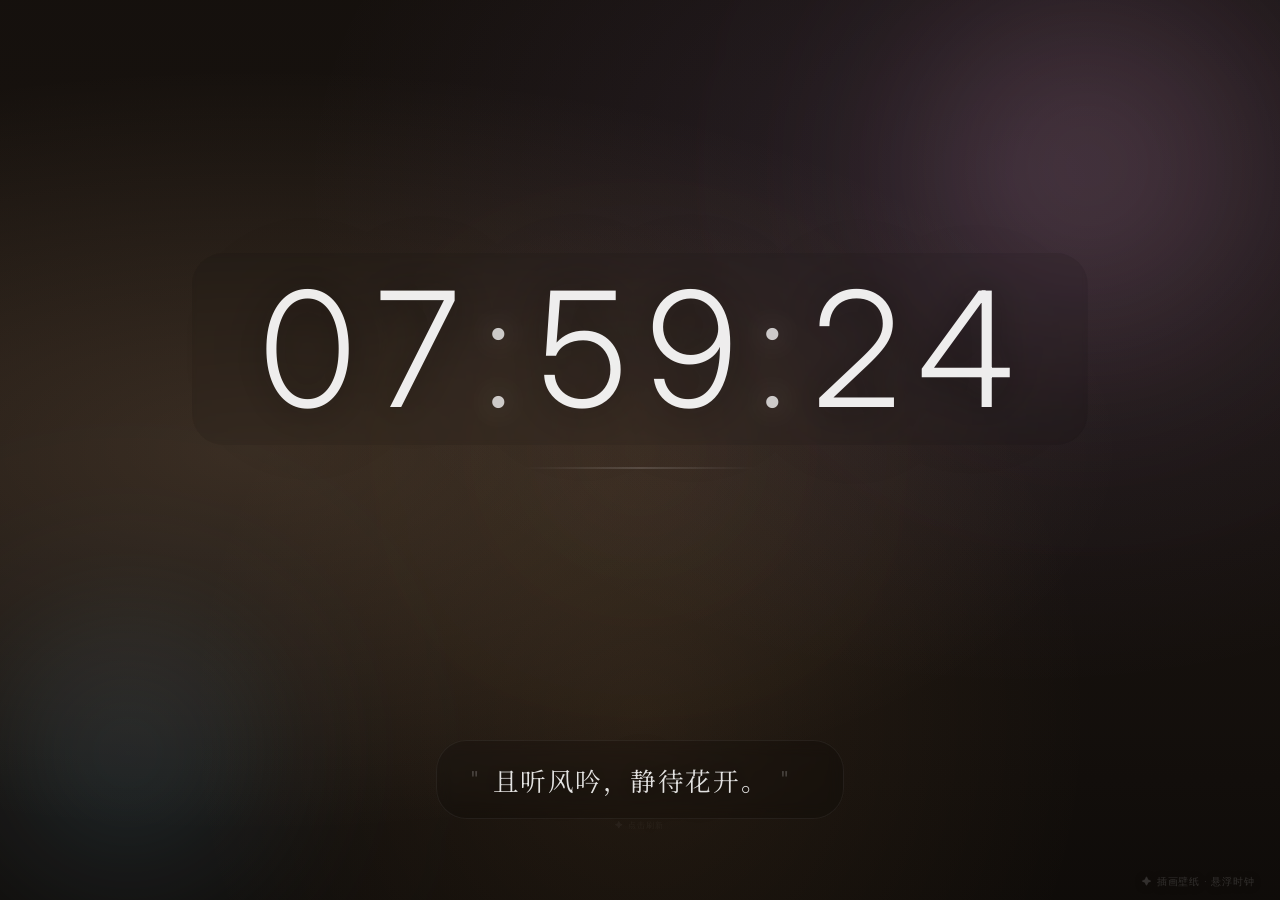
==== index.html @ 609defd3 "feat: 初始化插画壁纸悬浮时钟一言项目 创建了基础项目文件，包含.gitignore配置、完整的前端页面、时钟和一言功能的JS逻辑以及样式文件，实现了悬浮时钟、一言获取刷新、装饰切换等功能" ====
<!DOCTYPE html>
<html lang="zh-CN">
<head>
    <meta charset="UTF-8" />
    <meta name="viewport" content="width=device-width, initial-scale=1.0" />
    <title>插画壁纸 · 悬浮时钟 & 一言</title>

    <link rel="preconnect" href="https://fonts.googleapis.com" />
    <link rel="preconnect" href="https://fonts.gstatic.com" crossorigin />
    <link href="https://fonts.googleapis.com/css2?family=Inter:ital,opsz,wght@0,14..32,100..900;1,14..32,100..900&family=Noto+Serif+SC:wght@400;700&display=swap" rel="stylesheet" />

    <link rel="stylesheet" href="css/style.css" />
</head>
<body>

    <div class="wallpaper">
        <div class="wallpaper-bg"></div>
        <div class="wallpaper-overlay"></div>
        <div class="art-brush art-brush--1"></div>
        <div class="art-brush art-brush--2"></div>
        <div class="art-brush art-brush--3"></div>
    </div>

    <div class="ui-layer">
        <div class="clock-wrapper">
            <div class="clock" id="clock" aria-label="数字时钟">
                <span class="time-segment" id="hours">00</span>
                <span class="colon">:</span>
                <span class="time-segment" id="minutes">00</span>
                <span class="colon">:</span>
                <span class="time-segment" id="seconds">00</span>
            </div>
            <div class="clock-underline"></div>
        </div>

        <div class="hitokoto-wrapper" id="hitokotoWrapper" title="点击刷新一言">
            <div class="hitokoto loading" id="hitokoto">
                <span class="quote-mark">"</span>
                <span class="text" id="hitokotoText">加载中</span>
                <span class="quote-mark">"</span>
                <span class="from" id="hitokotoFrom"></span>
                <span class="hint">✦ 点击刷新</span>
            </div>
        </div>
    </div>

    <div class="footer-meta">✦ 插画壁纸 · 悬浮时钟</div>

    <script src="js/main.js"></script>
</body>
</html>
---- css/style.css ----
/* ===== 全局重置 ===== */
*,
*::before,
*::after {
    margin: 0;
    padding: 0;
    box-sizing: border-box;
}

html,
body {
    width: 100%;
    height: 100%;
    overflow: hidden;
    font-family: 'Inter', 'Noto Serif SC', sans-serif;
    background: #1a1410;
    color: #fff;
    user-select: none;
}

/* ===== 壁纸容器 ===== */
.wallpaper {
    position: fixed;
    inset: 0;
    z-index: 0;
    background: #1a1410;
}

.wallpaper-bg {
    position: absolute;
    inset: 0;
    background:
        url('https://images.unsplash.com/photo-1541701494587-cb58502866ab?w=1920&q=80') center / cover no-repeat;
    filter: saturate(1.1) contrast(1.05);
    transition: filter 0.6s ease;
}

.wallpaper-overlay {
    position: absolute;
    inset: 0;
    background:
        radial-gradient(ellipse at 20% 50%, rgba(255, 200, 150, 0.15) 0%, transparent 60%),
        radial-gradient(ellipse at 80% 20%, rgba(200, 150, 255, 0.10) 0%, transparent 50%),
        radial-gradient(ellipse at 50% 80%, rgba(255, 180, 100, 0.08) 0%, transparent 50%),
        linear-gradient(180deg, rgba(10, 8, 6, 0.30) 0%, rgba(10, 8, 6, 0.10) 40%, rgba(10, 8, 6, 0.40) 80%, rgba(10, 8, 6, 0.70) 100%);
    pointer-events: none;
}

.art-brush {
    position: absolute;
    border-radius: 50%;
    filter: blur(80px);
    opacity: 0.2;
    pointer-events: none;
    mix-blend-mode: screen;
}
.art-brush--1 {
    width: 40vw;
    height: 40vw;
    top: -10%;
    right: -5%;
    background: radial-gradient(circle, #f9a8d4, transparent 70%);
}
.art-brush--2 {
    width: 30vw;
    height: 30vw;
    bottom: -5%;
    left: -5%;
    background: radial-gradient(circle, #7dd3fc, transparent 70%);
}
.art-brush--3 {
    width: 20vw;
    height: 20vw;
    top: 50%;
    left: 50%;
    transform: translate(-50%, -50%);
    background: radial-gradient(circle, #fcd34d, transparent 70%);
    opacity: 0.08;
}

/* ===== UI 叠加层 ===== */
.ui-layer {
    position: fixed;
    inset: 0;
    z-index: 10;
    display: flex;
    flex-direction: column;
    justify-content: center;
    align-items: center;
    padding: 5vh 6vw;
    pointer-events: none;
}

/* ===== 时钟区域 ===== */
.clock-wrapper {
    flex: 1;
    display: flex;
    flex-direction: column;
    justify-content: center;
    align-items: center;
    width: 100%;
    margin-top: -5vh;
}

.clock {
    font-family: 'Inter', 'Noto Serif SC', sans-serif;
    font-weight: 300;
    font-size: clamp(4rem, 14vw, 10rem);
    letter-spacing: 0.06em;
    color: rgba(255, 255, 255, 0.92);
    text-shadow:
        0 2px 40px rgba(0, 0, 0, 0.40),
        0 0 120px rgba(0, 0, 0, 0.20),
        0 0 30px rgba(255, 255, 255, 0.06);
    display: flex;
    align-items: center;
    justify-content: center;
    gap: 0.02em;
    line-height: 1;
    backdrop-filter: blur(2px);
    padding: 0.1em 0.4em;
    border-radius: 0.2em;
    background: rgba(0, 0, 0, 0.08);
}

.clock .time-segment {
    display: inline-block;
    min-width: 0.6em;
    text-align: center;
    font-variant-numeric: tabular-nums;
    letter-spacing: 0.04em;
    transition: opacity 0.2s;
}

.clock .colon {
    display: inline-block;
    font-weight: 200;
    opacity: 0.8;
    margin: 0 0.02em;
    min-width: 0.2em;
    text-align: center;
    color: rgba(255, 255, 255, 0.95);
    animation: breathe 2.4s ease-in-out infinite;
    text-shadow: 0 0 30px rgba(255, 255, 255, 0.30);
}
.clock .colon:nth-of-type(1) {
    animation-delay: 0s;
}
.clock .colon:nth-of-type(2) {
    animation-delay: 1.2s;
}

@keyframes breathe {
    0%,
    100% {
        opacity: 0.25;
        text-shadow: 0 0 10px rgba(255, 255, 255, 0.10);
    }
    50% {
        opacity: 1;
        text-shadow: 0 0 40px rgba(255, 255, 255, 0.60), 0 0 80px rgba(255, 200, 150, 0.30);
    }
}

.clock-underline {
    width: clamp(80px, 20vw, 240px);
    height: 2px;
    margin-top: clamp(14px, 2.5vh, 32px);
    background: linear-gradient(90deg, transparent, rgba(255, 255, 255, 0.25), transparent);
    border-radius: 2px;
    opacity: 0.6;
}

/* ===== 一言区域 ===== */
.hitokoto-wrapper {
    width: 100%;
    max-width: 820px;
    padding: 2vh 0 4vh 0;
    display: flex;
    flex-direction: column;
    align-items: center;
    justify-content: flex-end;
    flex-shrink: 0;
}

.hitokoto {
    font-family: 'Noto Serif SC', 'Inter', serif;
    font-weight: 400;
    font-size: clamp(0.9rem, 2.2vw, 1.6rem);
    line-height: 1.8;
    text-align: center;
    color: rgba(255, 255, 255, 0.88);
    text-shadow:
        0 2px 20px rgba(0, 0, 0, 0.50),
        0 0 60px rgba(0, 0, 0, 0.25);
    padding: 0.6em 1.2em;
    background: rgba(0, 0, 0, 0.15);
    backdrop-filter: blur(8px);
    border-radius: 1.2em;
    border: 1px solid rgba(255, 255, 255, 0.06);
    transition: opacity 0.8s ease, transform 0.8s ease;
    letter-spacing: 0.06em;
    position: relative;
    min-height: 3em;
    display: flex;
    align-items: center;
    justify-content: center;
    flex-wrap: wrap;
    gap: 0.2em 0.4em;
}

.hitokoto .quote-mark {
    font-size: 0.8em;
    opacity: 0.5;
    font-family: 'Inter', serif;
    line-height: 1;
    color: rgba(255, 255, 255, 0.40);
    margin: 0 0.1em;
}

.hitokoto .text {
    display: inline;
}

.hitokoto .from {
    display: inline-block;
    font-size: 0.7em;
    opacity: 0.55;
    margin-left: 0.5em;
    font-weight: 300;
    letter-spacing: 0.1em;
    color: rgba(255, 255, 255, 0.50);
    font-family: 'Inter', 'Noto Serif SC', sans-serif;
}

.hitokoto.loading .text::after {
    content: '……';
    animation: loadingDots 1.4s steps(4) infinite;
}
@keyframes loadingDots {
    0% {
        content: '';
    }
    25% {
        content: '.';
    }
    50% {
        content: '..';
    }
    75% {
        content: '...';
    }
    100% {
        content: '';
    }
}

/* ===== 底部信息 ===== */
.footer-meta {
    position: fixed;
    bottom: 1.2vh;
    right: 2vw;
    z-index: 20;
    font-size: 0.6rem;
    font-weight: 300;
    letter-spacing: 0.08em;
    color: rgba(255, 255, 255, 0.15);
    font-family: 'Inter', sans-serif;
    pointer-events: none;
    text-shadow: 0 1px 10px rgba(0, 0, 0, 0.30);
}

/* ===== 响应式 ===== */
@media (max-width: 640px) {
    .clock {
        font-size: clamp(2.8rem, 12vw, 4.2rem);
        gap: 0.01em;
        backdrop-filter: blur(4px);
        background: rgba(0, 0, 0, 0.10);
    }
    .clock .colon {
        margin: 0 0.01em;
        min-width: 0.15em;
    }
    .hitokoto {
        font-size: clamp(0.75rem, 2.8vw, 1.1rem);
        padding: 0.5em 1em;
        backdrop-filter: blur(6px);
        border-radius: 1em;
        min-height: 2.6em;
    }
    .hitokoto .from {
        font-size: 0.65em;
        display: block;
        margin-left: 0;
        margin-top: 0.2em;
    }
    .clock-underline {
        width: clamp(50px, 25vw, 120px);
        margin-top: clamp(10px, 2vh, 18px);
    }
    .art-brush--1,
    .art-brush--2,
    .art-brush--3 {
        opacity: 0.08;
    }
}

@media (max-width: 420px) {
    .clock {
        font-size: clamp(2.2rem, 10vw, 3rem);
    }
    .hitokoto {
        font-size: clamp(0.65rem, 2.5vw, 0.9rem);
        padding: 0.4em 0.8em;
        min-height: 2.2em;
    }
}

/* ===== 加载过渡 ===== */
.wallpaper,
.ui-layer {
    opacity: 0;
    animation: fadeIn 1.2s ease 0.1s forwards;
}
@keyframes fadeIn {
    to {
        opacity: 1;
    }
}

.hitokoto-wrapper {
    pointer-events: auto;
    cursor: default;
}
.hitokoto-wrapper:active .hitokoto {
    transform: scale(0.98);
    transition: transform 0.1s;
}

.hitokoto .hint {
    position: absolute;
    bottom: -1.8em;
    font-size: 0.5rem;
    opacity: 0.15;
    font-weight: 300;
    letter-spacing: 0.15em;
    color: rgba(255, 255, 255, 0.30);
    white-space: nowrap;
    pointer-events: none;
    font-family: 'Inter', sans-serif;
}
@media (max-width: 640px) {
    .hitokoto .hint {
        display: none;
    }
}
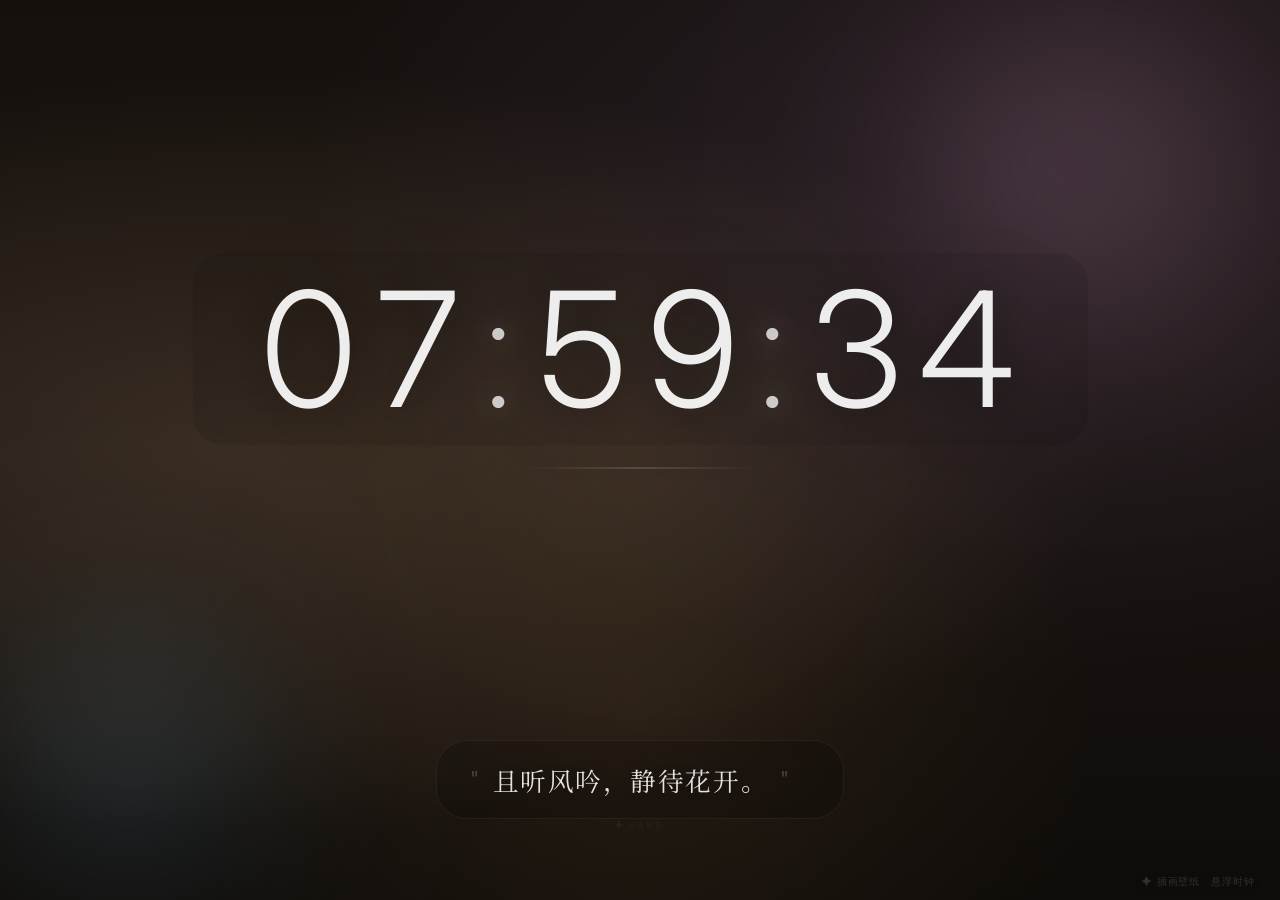
==== commit 9300a85c: "feat(clock): add 3D tilt and glare effect to clock 引入vanilla-tilt库，为时钟元素添加悬浮倾斜和光泽反光效果，优化视觉交互体验" ====
--- a/index.html
+++ b/index.html
@@ -46,6 +46,7 @@
 
     <div class="footer-meta">✦ 插画壁纸 · 悬浮时钟</div>
 
+    <script src="js/vanilla-tilt.min.js"></script>
     <script src="js/main.js"></script>
 </body>
 </html>
--- a/css/style.css
+++ b/css/style.css
@@ -100,6 +100,9 @@
     align-items: center;
     width: 100%;
     margin-top: -5vh;
+    transform-style: preserve-3d;
+    transform: perspective(800px);
+
 }
 
 .clock {
@@ -121,6 +124,8 @@
     padding: 0.1em 0.4em;
     border-radius: 0.2em;
     background: rgba(0, 0, 0, 0.08);
+    transform-style: preserve-3d;
+    pointer-events: auto;
 }
 
 .clock .time-segment {
@@ -350,6 +355,11 @@
     pointer-events: none;
     font-family: 'Inter', sans-serif;
 }
+/* ===== vanilla-tilt 光泽层 ===== */
+.clock .js-tilt-glare {
+    border-radius: 0.2em;
+}
+
 @media (max-width: 640px) {
     .hitokoto .hint {
         display: none;
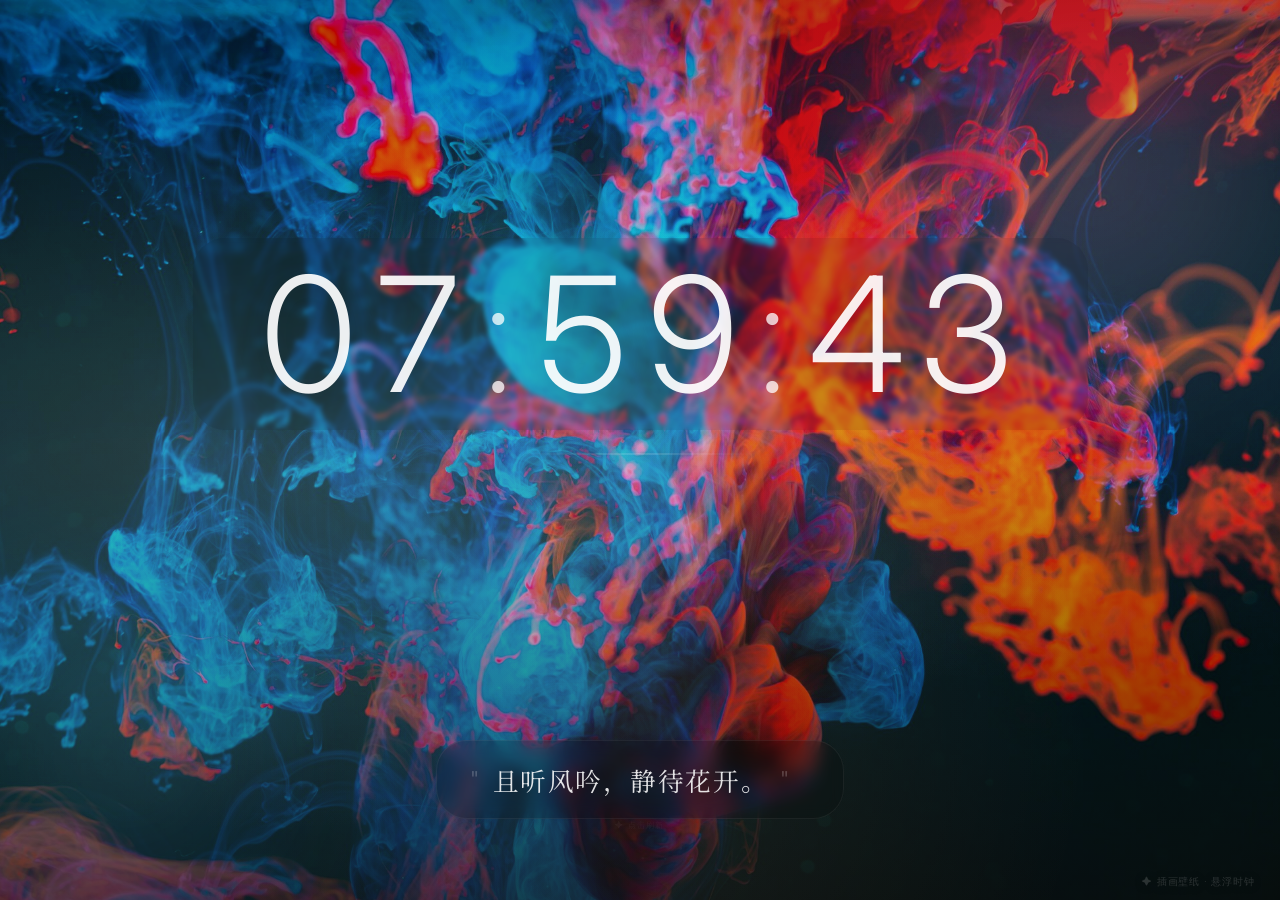
==== commit 1675a305: "style(ui): 优化一言加载与切换动画效果 1. 新增hidden与leaving类控制一言元素显隐与退场动画 2. 替换原加载动画为呼吸效果的圆点动画 3. 调整容器最小高度与过渡动画参数 4" ====
--- a/index.html
+++ b/index.html
@@ -34,7 +34,7 @@
         </div>
 
         <div class="hitokoto-wrapper" id="hitokotoWrapper" title="点击刷新一言">
-            <div class="hitokoto loading" id="hitokoto">
+            <div class="hitokoto loading hidden" id="hitokoto">
                 <span class="quote-mark">"</span>
                 <span class="text" id="hitokotoText">加载中</span>
                 <span class="quote-mark">"</span>
--- a/css/style.css
+++ b/css/style.css
@@ -30,7 +30,7 @@
     position: absolute;
     inset: 0;
     background:
-        url('https://images.unsplash.com/photo-1541701494587-cb58502866ab?w=1920&q=80') center / cover no-repeat;
+        url('/img/default-2048.jpg') center / cover no-repeat;
     filter: saturate(1.1) contrast(1.05);
     transition: filter 0.6s ease;
 }
@@ -180,6 +180,7 @@
 .hitokoto-wrapper {
     width: 100%;
     max-width: 820px;
+    min-height: clamp(8em, 18vh, 14em);
     padding: 2vh 0 4vh 0;
     display: flex;
     flex-direction: column;
@@ -203,7 +204,8 @@
     backdrop-filter: blur(8px);
     border-radius: 1.2em;
     border: 1px solid rgba(255, 255, 255, 0.06);
-    transition: opacity 0.8s ease, transform 0.8s ease;
+    transition: opacity 0.6s cubic-bezier(0.16, 1, 0.3, 1),
+                transform 0.6s cubic-bezier(0.16, 1, 0.3, 1);
     letter-spacing: 0.06em;
     position: relative;
     min-height: 3em;
@@ -238,26 +240,26 @@
     font-family: 'Inter', 'Noto Serif SC', sans-serif;
 }
 
-.hitokoto.loading .text::after {
-    content: '……';
-    animation: loadingDots 1.4s steps(4) infinite;
-}
-@keyframes loadingDots {
-    0% {
-        content: '';
-    }
-    25% {
-        content: '.';
-    }
-    50% {
-        content: '..';
-    }
-    75% {
-        content: '...';
-    }
-    100% {
-        content: '';
-    }
+.hitokoto.leaving {
+    opacity: 0;
+    transform: translateY(-4px);
+    transition: opacity 0.25s ease-in, transform 0.25s ease-in;
+    pointer-events: none;
+}
+
+.hitokoto.hidden {
+    opacity: 0;
+    transform: translateY(4px);
+    transition: none;
+    pointer-events: none;
+}
+
+.hitokoto.loading .text {
+    animation: dotBreathe 1.5s ease-in-out infinite;
+}
+@keyframes dotBreathe {
+    0%, 100% { opacity: 0.25; }
+    50% { opacity: 0.55; }
 }
 
 /* ===== 底部信息 ===== */
@@ -339,8 +341,8 @@
     cursor: default;
 }
 .hitokoto-wrapper:active .hitokoto {
-    transform: scale(0.98);
-    transition: transform 0.1s;
+    transform: scale(0.97);
+    transition: transform 0.12s ease;
 }
 
 .hitokoto .hint {
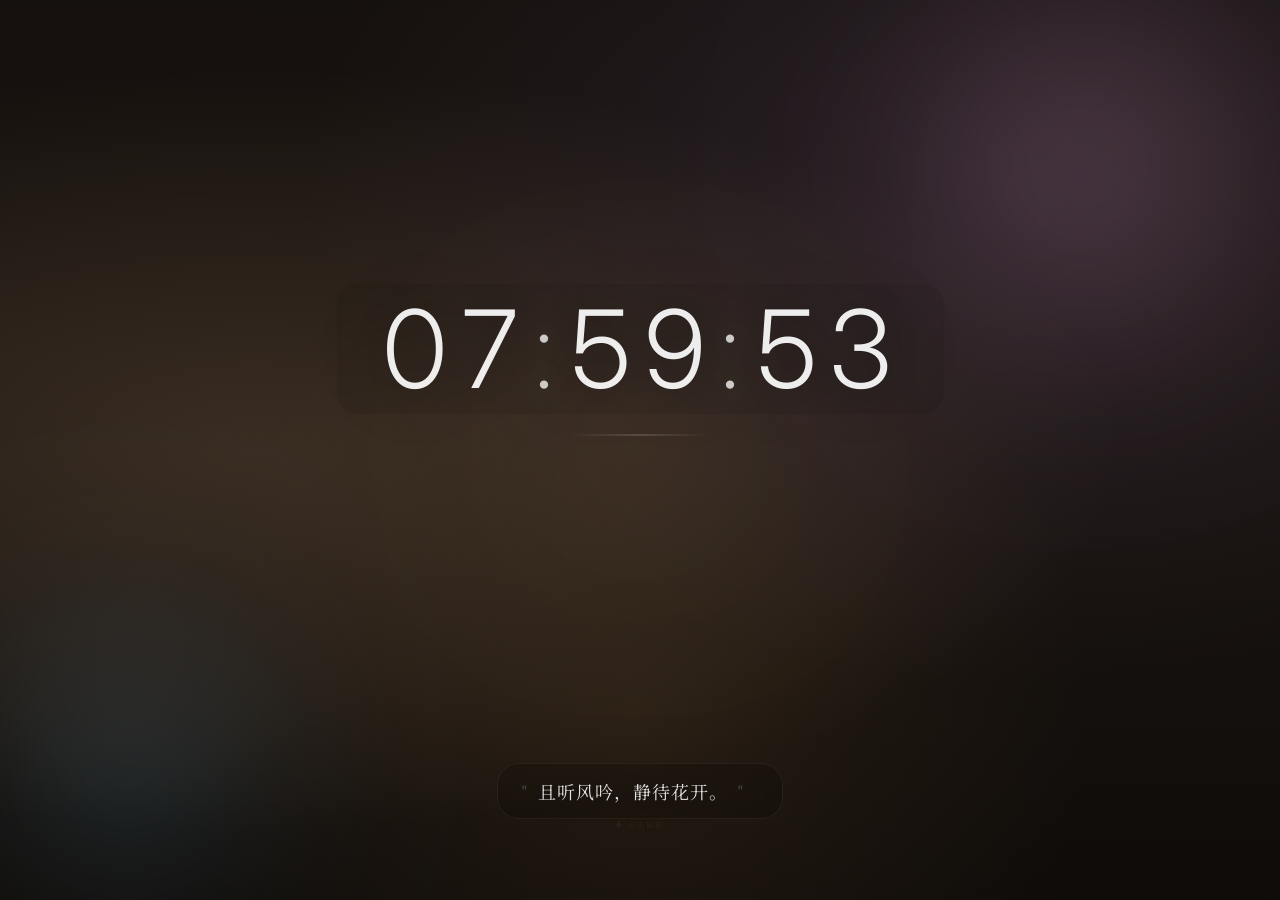
==== commit 2ef21d9a: "style(index.html): 隐藏页脚元信息文本 通过添加内联样式display: none来隐藏页面底部的插画壁纸和悬浮时钟版权文本" ====
--- a/index.html
+++ b/index.html
@@ -44,7 +44,7 @@
         </div>
     </div>
 
-    <div class="footer-meta">✦ 插画壁纸 · 悬浮时钟</div>
+    <div class="footer-meta" style="display: none;">✦ 插画壁纸 · 悬浮时钟</div>
 
     <script src="js/vanilla-tilt.min.js"></script>
     <script src="js/main.js"></script>
--- a/css/style.css
+++ b/css/style.css
@@ -30,9 +30,9 @@
     position: absolute;
     inset: 0;
     background:
-        url('/img/default-2048.jpg') center / cover no-repeat;
+        url('../img/default-2048.jpg') center / cover no-repeat;
     filter: saturate(1.1) contrast(1.05);
-    transition: filter 0.6s ease;
+    transition: opacity 0.8s ease, filter 0.6s ease;
 }
 
 .wallpaper-overlay {
@@ -108,7 +108,7 @@
 .clock {
     font-family: 'Inter', 'Noto Serif SC', sans-serif;
     font-weight: 300;
-    font-size: clamp(4rem, 14vw, 10rem);
+    font-size: clamp(3.5rem, 12vh, 10rem);
     letter-spacing: 0.06em;
     color: rgba(255, 255, 255, 0.92);
     text-shadow:
@@ -168,9 +168,9 @@
 }
 
 .clock-underline {
-    width: clamp(80px, 20vw, 240px);
+    width: clamp(80px, 16vh, 240px);
     height: 2px;
-    margin-top: clamp(14px, 2.5vh, 32px);
+    margin-top: clamp(12px, 2.2vh, 32px);
     background: linear-gradient(90deg, transparent, rgba(255, 255, 255, 0.25), transparent);
     border-radius: 2px;
     opacity: 0.6;
@@ -180,7 +180,7 @@
 .hitokoto-wrapper {
     width: 100%;
     max-width: 820px;
-    min-height: clamp(8em, 18vh, 14em);
+    min-height: clamp(6em, 15vh, 14em);
     padding: 2vh 0 4vh 0;
     display: flex;
     flex-direction: column;
@@ -192,7 +192,7 @@
 .hitokoto {
     font-family: 'Noto Serif SC', 'Inter', serif;
     font-weight: 400;
-    font-size: clamp(0.9rem, 2.2vw, 1.6rem);
+    font-size: clamp(0.9rem, 2vh, 1.6rem);
     line-height: 1.8;
     text-align: center;
     color: rgba(255, 255, 255, 0.88);
@@ -240,13 +240,6 @@
     font-family: 'Inter', 'Noto Serif SC', sans-serif;
 }
 
-.hitokoto.leaving {
-    opacity: 0;
-    transform: translateY(-4px);
-    transition: opacity 0.25s ease-in, transform 0.25s ease-in;
-    pointer-events: none;
-}
-
 .hitokoto.hidden {
     opacity: 0;
     transform: translateY(4px);
@@ -260,6 +253,25 @@
 @keyframes dotBreathe {
     0%, 100% { opacity: 0.25; }
     50% { opacity: 0.55; }
+}
+
+@keyframes hitokotoEnter {
+    0% { opacity: 0.3; transform: translateY(4px); }
+    100% { opacity: 1; transform: translateY(0); }
+}
+
+.hitokoto.entering {
+    animation: hitokotoEnter 0.5s cubic-bezier(0.16, 1, 0.3, 1) forwards;
+}
+
+@keyframes hitokotoEnterAuto {
+    0% { transform: translateY(4px); }
+    100% { transform: translateY(0); }
+}
+
+.hitokoto.entering-auto {
+    animation: hitokotoEnterAuto 0.5s cubic-bezier(0.16, 1, 0.3, 1) forwards;
+    transition: none;
 }
 
 /* ===== 底部信息 ===== */
@@ -280,7 +292,7 @@
 /* ===== 响应式 ===== */
 @media (max-width: 640px) {
     .clock {
-        font-size: clamp(2.8rem, 12vw, 4.2rem);
+        font-size: clamp(2.5rem, 10vh, 4.2rem);
         gap: 0.01em;
         backdrop-filter: blur(4px);
         background: rgba(0, 0, 0, 0.10);
@@ -290,7 +302,7 @@
         min-width: 0.15em;
     }
     .hitokoto {
-        font-size: clamp(0.75rem, 2.8vw, 1.1rem);
+        font-size: clamp(0.75rem, 2vh, 1.1rem);
         padding: 0.5em 1em;
         backdrop-filter: blur(6px);
         border-radius: 1em;
@@ -303,8 +315,8 @@
         margin-top: 0.2em;
     }
     .clock-underline {
-        width: clamp(50px, 25vw, 120px);
-        margin-top: clamp(10px, 2vh, 18px);
+        width: clamp(50px, 18vh, 120px);
+        margin-top: clamp(10px, 1.8vh, 18px);
     }
     .art-brush--1,
     .art-brush--2,
@@ -315,10 +327,10 @@
 
 @media (max-width: 420px) {
     .clock {
-        font-size: clamp(2.2rem, 10vw, 3rem);
+        font-size: clamp(2rem, 8vh, 3rem);
     }
     .hitokoto {
-        font-size: clamp(0.65rem, 2.5vw, 0.9rem);
+        font-size: clamp(0.65rem, 2vh, 0.9rem);
         padding: 0.4em 0.8em;
         min-height: 2.2em;
     }
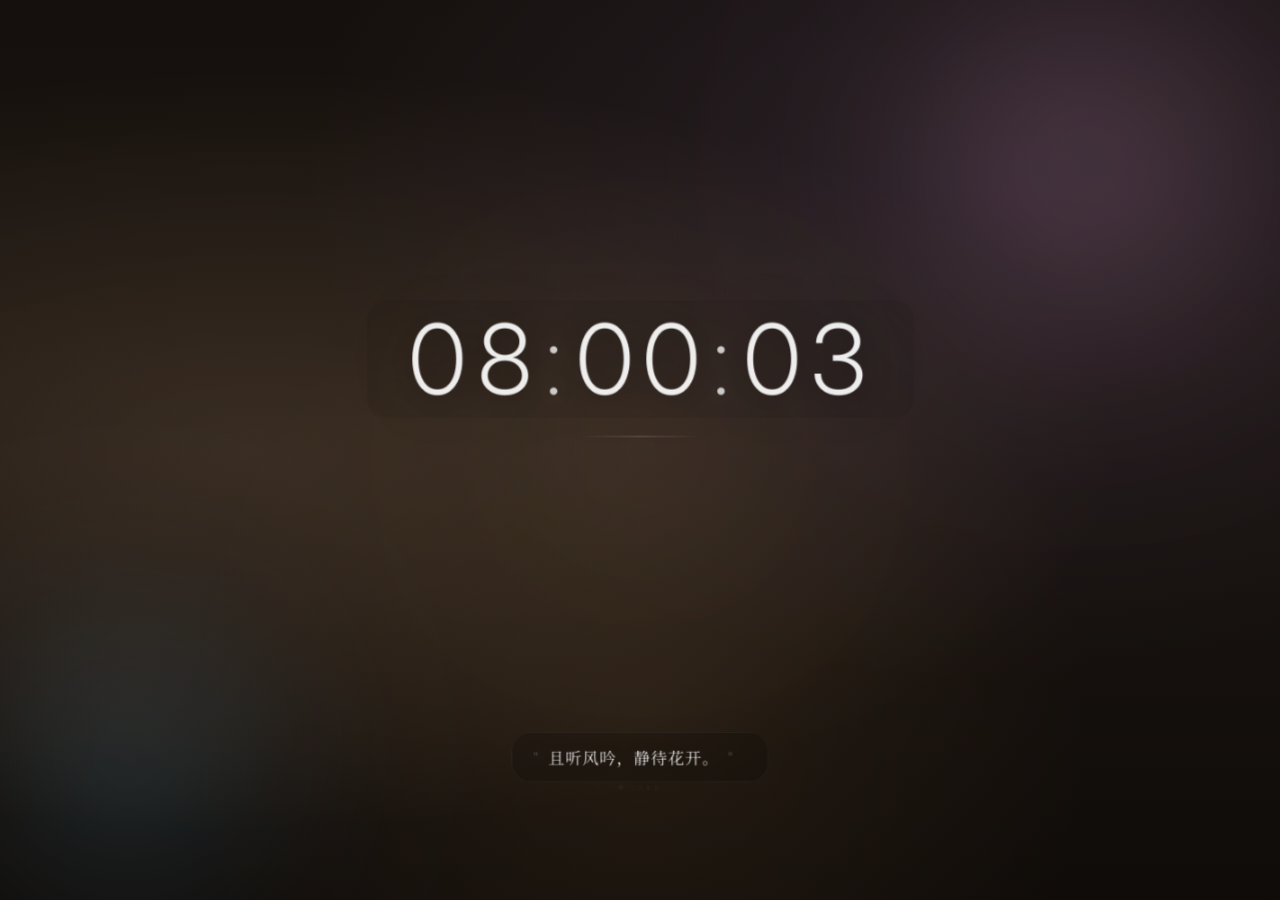
==== commit 07e9fe5b: "feat(ui): add ui scale configuration and attach id to ui layer - add ui.scale config item to control" ====
--- a/index.html
+++ b/index.html
@@ -21,7 +21,7 @@
         <div class="art-brush art-brush--3"></div>
     </div>
 
-    <div class="ui-layer">
+    <div class="ui-layer" id="uiLayer">
         <div class="clock-wrapper">
             <div class="clock" id="clock" aria-label="数字时钟">
                 <span class="time-segment" id="hours">00</span>
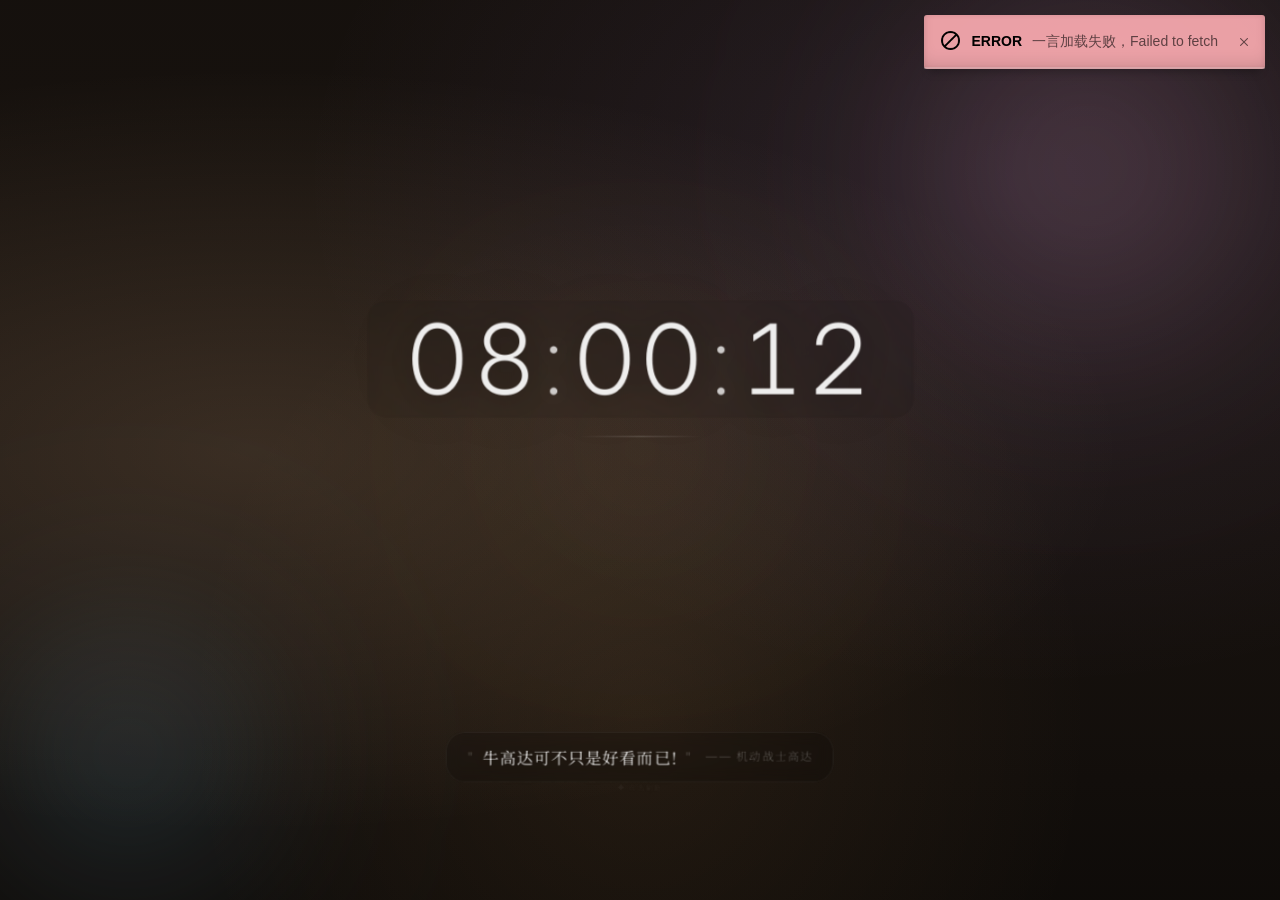
==== commit 1a2ca70f: "feat: add izitoast notification and optimize hitokoto fetch logic - 引入izitoast库用于展示错误通知 - 为updateHit" ====
--- a/index.html
+++ b/index.html
@@ -10,6 +10,8 @@
     <link href="https://fonts.googleapis.com/css2?family=Inter:ital,opsz,wght@0,14..32,100..900;1,14..32,100..900&family=Noto+Serif+SC:wght@400;700&display=swap" rel="stylesheet" />
 
     <link rel="stylesheet" href="css/style.css" />
+    <script src="js/izitoast/1.4.0/iziToast.min.js"></script>
+    <link rel="stylesheet" href="css/izitoast/1.4.0/iziToast.min.css" />
 </head>
 <body>
 
--- a/css/izitoast/1.4.0/iziToast.min.css
+++ b/css/izitoast/1.4.0/iziToast.min.css
@@ -0,0 +1,6 @@
+/*
+* iziToast | v1.4.0
+* http://izitoast.marcelodolce.com
+* by Marcelo Dolce.
+*/
+.iziToast-capsule{font-size:0;height:0;width:100%;transform:translateZ(0);backface-visibility:hidden;transition:transform .5s cubic-bezier(.25,.8,.25,1),height .5s cubic-bezier(.25,.8,.25,1)}.iziToast-capsule,.iziToast-capsule *{box-sizing:border-box}.iziToast-overlay{display:block;position:fixed;top:-100px;left:0;right:0;bottom:-100px;z-index:997}.iziToast{display:inline-block;clear:both;position:relative;font-family:'Lato',Tahoma,Arial;font-size:14px;padding:8px 45px 9px 0;background:rgba(238,238,238,.9);border-color:rgba(238,238,238,.9);width:100%;pointer-events:all;cursor:default;transform:translateX(0);-webkit-touch-callout:none;-webkit-user-select:none;-khtml-user-select:none;-moz-user-select:none;-ms-user-select:none;user-select:none;min-height:54px}.iziToast>.iziToast-progressbar{position:absolute;left:0;bottom:0;width:100%;z-index:1;background:rgba(255,255,255,.2)}.iziToast>.iziToast-progressbar>div{height:2px;width:100%;background:rgba(0,0,0,.3);border-radius:0 0 3px 3px}.iziToast.iziToast-balloon:before{content:'';position:absolute;right:8px;left:auto;width:0;height:0;top:100%;border-right:0 solid transparent;border-left:15px solid transparent;border-top:10px solid #000;border-top-color:inherit;border-radius:0}.iziToast.iziToast-balloon .iziToast-progressbar{top:0;bottom:auto}.iziToast.iziToast-balloon>div{border-radius:0 0 0 3px}.iziToast>.iziToast-cover{position:absolute;left:0;top:0;bottom:0;height:100%;margin:0;background-size:100%;background-position:50% 50%;background-repeat:no-repeat;background-color:rgba(0,0,0,.1)}.iziToast>.iziToast-close{position:absolute;right:0;top:0;border:0;padding:0;opacity:.6;width:42px;height:100%;background:url([data-uri]) no-repeat 50% 50%;background-size:8px;cursor:pointer;outline:0}.iziToast>.iziToast-close:hover{opacity:1}.iziToast>.iziToast-body{position:relative;padding:0 0 0 10px;height:auto;min-height:36px;margin:0 0 0 15px;text-align:left}.iziToast>.iziToast-body:after{content:"";display:table;clear:both}.iziToast>.iziToast-body .iziToast-texts{margin:10px 0 0;padding-right:2px;display:inline-block;float:left}.iziToast>.iziToast-body .iziToast-inputs{min-height:19px;float:left;margin:3px -2px}.iziToast>.iziToast-body .iziToast-inputs>input:not([type=checkbox]):not([type=radio]),.iziToast>.iziToast-body .iziToast-inputs>select{position:relative;display:inline-block;margin:2px;border-radius:2px;border:0;padding:4px 7px;font-size:13px;letter-spacing:.02em;background:rgba(0,0,0,.1);color:#000;box-shadow:0 0 0 1px rgba(0,0,0,.2);min-height:26px}.iziToast>.iziToast-body .iziToast-inputs>input:not([type=checkbox]):not([type=radio]):focus,.iziToast>.iziToast-body .iziToast-inputs>select:focus{box-shadow:0 0 0 1px rgba(0,0,0,.6)}.iziToast>.iziToast-body .iziToast-buttons{min-height:17px;float:left;margin:4px -2px}.iziToast>.iziToast-body .iziToast-buttons>a,.iziToast>.iziToast-body .iziToast-buttons>button,.iziToast>.iziToast-body .iziToast-buttons>input:not([type=checkbox]):not([type=radio]){position:relative;display:inline-block;margin:2px;border-radius:2px;border:0;padding:5px 10px;font-size:12px;letter-spacing:.02em;cursor:pointer;background:rgba(0,0,0,.1);color:#000}.iziToast>.iziToast-body .iziToast-buttons>a:hover,.iziToast>.iziToast-body .iziToast-buttons>button:hover,.iziToast>.iziToast-body .iziToast-buttons>input:not([type=checkbox]):not([type=radio]):hover{background:rgba(0,0,0,.2)}.iziToast>.iziToast-body .iziToast-buttons>a:focus,.iziToast>.iziToast-body .iziToast-buttons>button:focus,.iziToast>.iziToast-body .iziToast-buttons>input:not([type=checkbox]):not([type=radio]):focus{box-shadow:0 0 0 1px rgba(0,0,0,.6)}.iziToast>.iziToast-body .iziToast-buttons>a:active,.iziToast>.iziToast-body .iziToast-buttons>button:active,.iziToast>.iziToast-body .iziToast-buttons>input:not([type=checkbox]):not([type=radio]):active{top:1px}.iziToast>.iziToast-body .iziToast-icon{position:absolute;left:0;top:50%;display:table;font-size:23px;line-height:24px;margin-top:-12px;color:#000;width:24px;height:24px}.iziToast>.iziToast-body .iziToast-icon.ico-info{background:url([data-uri]) no-repeat 50% 50%;background-size:85%}.iziToast>.iziToast-body .iziToast-icon.ico-warning{background:url([data-uri]) no-repeat 50% 50%;background-size:85%}.iziToast>.iziToast-body .iziToast-icon.ico-error{background:url([data-uri]) no-repeat 50% 50%;background-size:80%}.iziToast>.iziToast-body .iziToast-icon.ico-success{background:url([data-uri]) no-repeat 50% 50%;background-size:85%}.iziToast>.iziToast-body .iziToast-icon.ico-question{background:url([data-uri]) no-repeat 50% 50%;background-size:85%}.iziToast>.iziToast-body .iziToast-message,.iziToast>.iziToast-body .iziToast-title{padding:0;font-size:14px;line-height:16px;text-align:left;float:left;white-space:normal}.iziToast>.iziToast-body .iziToast-title{color:#000;margin:0}.iziToast>.iziToast-body .iziToast-message{margin:0 0 10px;color:rgba(0,0,0,.6)}.iziToast.iziToast-animateInside .iziToast-buttons-child,.iziToast.iziToast-animateInside .iziToast-icon,.iziToast.iziToast-animateInside .iziToast-inputs-child,.iziToast.iziToast-animateInside .iziToast-message,.iziToast.iziToast-animateInside .iziToast-title{opacity:0}.iziToast-target{position:relative;width:100%;margin:0 auto}.iziToast-target .iziToast-capsule{overflow:hidden}.iziToast-target .iziToast-capsule:after{visibility:hidden;display:block;font-size:0;content:" ";clear:both;height:0}.iziToast-target .iziToast-capsule .iziToast{width:100%;float:left}.iziToast-wrapper{z-index:99999;position:fixed;width:100%;pointer-events:none;display:flex;flex-direction:column}.iziToast-wrapper .iziToast.iziToast-balloon:before{border-right:0 solid transparent;border-left:15px solid transparent;border-top:10px solid #000;border-top-color:inherit;right:8px;left:auto}.iziToast-wrapper-bottomLeft{left:0;bottom:0;text-align:left}.iziToast-wrapper-bottomLeft .iziToast.iziToast-balloon:before,.iziToast-wrapper-topLeft .iziToast.iziToast-balloon:before{border-right:15px solid transparent;border-left:0 solid transparent;right:auto;left:8px}.iziToast-wrapper-bottomRight{right:0;bottom:0;text-align:right}.iziToast-wrapper-topLeft{left:0;top:0;text-align:left}.iziToast-wrapper-topRight{top:0;right:0;text-align:right}.iziToast-wrapper-topCenter{top:0;left:0;right:0;text-align:center}.iziToast-wrapper-bottomCenter,.iziToast-wrapper-center{bottom:0;left:0;right:0;text-align:center}.iziToast-wrapper-center{top:0;justify-content:center;flex-flow:column;align-items:center}.iziToast-rtl{direction:rtl;padding:8px 0 9px 45px;font-family:Tahoma,'Lato',Arial}.iziToast-rtl .iziToast-cover{left:auto;right:0}.iziToast-rtl .iziToast-close{right:auto;left:0}.iziToast-rtl .iziToast-body{padding:0 10px 0 0;margin:0 16px 0 0;text-align:right}.iziToast-rtl .iziToast-body .iziToast-buttons,.iziToast-rtl .iziToast-body .iziToast-inputs,.iziToast-rtl .iziToast-body .iziToast-message,.iziToast-rtl .iziToast-body .iziToast-texts,.iziToast-rtl .iziToast-body .iziToast-title{float:right;text-align:right}.iziToast-rtl .iziToast-body .iziToast-icon{left:auto;right:0}@media only screen and (min-width:568px){.iziToast-wrapper{padding:10px 15px}.iziToast{margin:5px 0;border-radius:3px;width:auto}.iziToast:after{content:'';z-index:-1;position:absolute;top:0;left:0;width:100%;height:100%;border-radius:3px;box-shadow:inset 0 -10px 20px -10px rgba(0,0,0,.2),inset 0 0 5px rgba(0,0,0,.1),0 8px 8px -5px rgba(0,0,0,.25)}.iziToast:not(.iziToast-rtl) .iziToast-cover{border-radius:3px 0 0 3px}.iziToast.iziToast-rtl .iziToast-cover{border-radius:0 3px 3px 0}.iziToast.iziToast-color-dark:after{box-shadow:inset 0 -10px 20px -10px rgba(255,255,255,.3),0 10px 10px -5px rgba(0,0,0,.25)}.iziToast.iziToast-balloon .iziToast-progressbar{background:0 0}.iziToast.iziToast-balloon:after{box-shadow:0 10px 10px -5px rgba(0,0,0,.25),inset 0 10px 20px -5px rgba(0,0,0,.25)}.iziToast-target .iziToast:after{box-shadow:inset 0 -10px 20px -10px rgba(0,0,0,.2),inset 0 0 5px rgba(0,0,0,.1)}}.iziToast.iziToast-theme-dark{background:#565c70;border-color:#565c70}.iziToast.iziToast-theme-dark .iziToast-title{color:#fff}.iziToast.iziToast-theme-dark .iziToast-message{color:rgba(255,255,255,.7);font-weight:300}.iziToast.iziToast-theme-dark .iziToast-close{background:url([data-uri]) no-repeat 50% 50%;background-size:8px}.iziToast.iziToast-theme-dark .iziToast-icon{color:#fff}.iziToast.iziToast-theme-dark .iziToast-icon.ico-info{background:url([data-uri]) no-repeat 50% 50%;background-size:85%}.iziToast.iziToast-theme-dark .iziToast-icon.ico-warning{background:url([data-uri]) no-repeat 50% 50%;background-size:85%}.iziToast.iziToast-theme-dark .iziToast-icon.ico-error{background:url([data-uri]) no-repeat 50% 50%;background-size:80%}.iziToast.iziToast-theme-dark .iziToast-icon.ico-success{background:url([data-uri]) no-repeat 50% 50%;background-size:85%}.iziToast.iziToast-theme-dark .iziToast-icon.ico-question{background:url([data-uri]) no-repeat 50% 50%;background-size:85%}.iziToast.iziToast-theme-dark .iziToast-buttons>a,.iziToast.iziToast-theme-dark .iziToast-buttons>button,.iziToast.iziToast-theme-dark .iziToast-buttons>input{color:#fff;background:rgba(255,255,255,.1)}.iziToast.iziToast-theme-dark .iziToast-buttons>a:hover,.iziToast.iziToast-theme-dark .iziToast-buttons>button:hover,.iziToast.iziToast-theme-dark .iziToast-buttons>input:hover{background:rgba(255,255,255,.2)}.iziToast.iziToast-theme-dark .iziToast-buttons>a:focus,.iziToast.iziToast-theme-dark .iziToast-buttons>button:focus,.iziToast.iziToast-theme-dark .iziToast-buttons>input:focus{box-shadow:0 0 0 1px rgba(255,255,255,.6)}.iziToast.iziToast-color-red{background:rgba(255,175,180,.9);border-color:rgba(255,175,180,.9)}.iziToast.iziToast-color-orange{background:rgba(255,207,165,.9);border-color:rgba(255,207,165,.9)}.iziToast.iziToast-color-yellow{background:rgba(255,249,178,.9);border-color:rgba(255,249,178,.9)}.iziToast.iziToast-color-blue{background:rgba(157,222,255,.9);border-color:rgba(157,222,255,.9)}.iziToast.iziToast-color-green{background:rgba(166,239,184,.9);border-color:rgba(166,239,184,.9)}.iziToast.iziToast-layout2 .iziToast-body .iziToast-message,.iziToast.iziToast-layout2 .iziToast-body .iziToast-texts{width:100%}.iziToast.iziToast-layout3{border-radius:2px}.iziToast.iziToast-layout3::after{display:none}.iziToast .revealIn,.iziToast.revealIn{-webkit-animation:iziT-revealIn 1s cubic-bezier(.25,1.6,.25,1) both;-moz-animation:iziT-revealIn 1s cubic-bezier(.25,1.6,.25,1) both;animation:iziT-revealIn 1s cubic-bezier(.25,1.6,.25,1) both}.iziToast .slideIn,.iziToast.slideIn{-webkit-animation:iziT-slideIn 1s cubic-bezier(.16,.81,.32,1) both;-moz-animation:iziT-slideIn 1s cubic-bezier(.16,.81,.32,1) both;animation:iziT-slideIn 1s cubic-bezier(.16,.81,.32,1) both}.iziToast.bounceInLeft{-webkit-animation:iziT-bounceInLeft .7s ease-in-out both;animation:iziT-bounceInLeft .7s ease-in-out both}.iziToast.bounceInRight{-webkit-animation:iziT-bounceInRight .85s ease-in-out both;animation:iziT-bounceInRight .85s ease-in-out both}.iziToast.bounceInDown{-webkit-animation:iziT-bounceInDown .7s ease-in-out both;animation:iziT-bounceInDown .7s ease-in-out both}.iziToast.bounceInUp{-webkit-animation:iziT-bounceInUp .7s ease-in-out both;animation:iziT-bounceInUp .7s ease-in-out both}.iziToast .fadeIn,.iziToast.fadeIn{-webkit-animation:iziT-fadeIn .5s ease both;animation:iziT-fadeIn .5s ease both}.iziToast.fadeInUp{-webkit-animation:iziT-fadeInUp .7s ease both;animation:iziT-fadeInUp .7s ease both}.iziToast.fadeInDown{-webkit-animation:iziT-fadeInDown .7s ease both;animation:iziT-fadeInDown .7s ease both}.iziToast.fadeInLeft{-webkit-animation:iziT-fadeInLeft .85s cubic-bezier(.25,.8,.25,1) both;animation:iziT-fadeInLeft .85s cubic-bezier(.25,.8,.25,1) both}.iziToast.fadeInRight{-webkit-animation:iziT-fadeInRight .85s cubic-bezier(.25,.8,.25,1) both;animation:iziT-fadeInRight .85s cubic-bezier(.25,.8,.25,1) both}.iziToast.flipInX{-webkit-animation:iziT-flipInX .85s cubic-bezier(.35,0,.25,1) both;animation:iziT-flipInX .85s cubic-bezier(.35,0,.25,1) both}.iziToast.fadeOut{-webkit-animation:iziT-fadeOut .7s ease both;animation:iziT-fadeOut .7s ease both}.iziToast.fadeOutDown{-webkit-animation:iziT-fadeOutDown .7s cubic-bezier(.4,.45,.15,.91) both;animation:iziT-fadeOutDown .7s cubic-bezier(.4,.45,.15,.91) both}.iziToast.fadeOutUp{-webkit-animation:iziT-fadeOutUp .7s cubic-bezier(.4,.45,.15,.91) both;animation:iziT-fadeOutUp .7s cubic-bezier(.4,.45,.15,.91) both}.iziToast.fadeOutLeft{-webkit-animation:iziT-fadeOutLeft .5s ease both;animation:iziT-fadeOutLeft .5s ease both}.iziToast.fadeOutRight{-webkit-animation:iziT-fadeOutRight .5s ease both;animation:iziT-fadeOutRight .5s ease both}.iziToast.flipOutX{-webkit-backface-visibility:visible!important;backface-visibility:visible!important;-webkit-animation:iziT-flipOutX .7s cubic-bezier(.4,.45,.15,.91) both;animation:iziT-flipOutX .7s cubic-bezier(.4,.45,.15,.91) both}.iziToast-overlay.fadeIn{-webkit-animation:iziT-fadeIn .5s ease both;animation:iziT-fadeIn .5s ease both}.iziToast-overlay.fadeOut{-webkit-animation:iziT-fadeOut .7s ease both;animation:iziT-fadeOut .7s ease both}@-webkit-keyframes iziT-revealIn{0%{opacity:0;-webkit-transform:scale3d(.3,.3,1)}to{opacity:1}}@-moz-keyframes iziT-revealIn{0%{opacity:0;-moz-transform:scale3d(.3,.3,1)}to{opacity:1}}@-webkit-keyframes iziT-slideIn{0%{opacity:0;-webkit-transform:translateX(50px)}to{opacity:1;-webkit-transform:translateX(0)}}@-moz-keyframes iziT-slideIn{0%{opacity:0;-moz-transform:translateX(50px)}to{opacity:1;-moz-transform:translateX(0)}}@-webkit-keyframes iziT-bounceInLeft{0%{opacity:0;-webkit-transform:translateX(280px)}50%{opacity:1;-webkit-transform:translateX(-20px)}70%{-webkit-transform:translateX(10px)}to{-webkit-transform:translateX(0)}}@-webkit-keyframes iziT-bounceInRight{0%{opacity:0;-webkit-transform:translateX(-280px)}50%{opacity:1;-webkit-transform:translateX(20px)}70%{-webkit-transform:translateX(-10px)}to{-webkit-transform:translateX(0)}}@-webkit-keyframes iziT-bounceInDown{0%{opacity:0;-webkit-transform:translateY(-200px)}50%{opacity:1;-webkit-transform:translateY(10px)}70%{-webkit-transform:translateY(-5px)}to{-webkit-transform:translateY(0)}}@-webkit-keyframes iziT-bounceInUp{0%{opacity:0;-webkit-transform:translateY(200px)}50%{opacity:1;-webkit-transform:translateY(-10px)}70%{-webkit-transform:translateY(5px)}to{-webkit-transform:translateY(0)}}@-webkit-keyframes iziT-fadeIn{0%{opacity:0}to{opacity:1}}@-webkit-keyframes iziT-fadeInUp{0%{opacity:0;-webkit-transform:translate3d(0,100%,0);transform:translate3d(0,100%,0)}to{opacity:1;-webkit-transform:none;transform:none}}@-webkit-keyframes iziT-fadeInDown{0%{opacity:0;-webkit-transform:translate3d(0,-100%,0);transform:translate3d(0,-100%,0)}to{opacity:1;-webkit-transform:none;transform:none}}@-webkit-keyframes iziT-fadeInLeft{0%{opacity:0;-webkit-transform:translate3d(300px,0,0);transform:translate3d(300px,0,0)}to{opacity:1;-webkit-transform:none;transform:none}}@-webkit-keyframes iziT-fadeInRight{0%{opacity:0;-webkit-transform:translate3d(-300px,0,0);transform:translate3d(-300px,0,0)}to{opacity:1;-webkit-transform:none;transform:none}}@-webkit-keyframes iziT-flipInX{0%{-webkit-transform:perspective(400px) rotate3d(1,0,0,90deg);transform:perspective(400px) rotate3d(1,0,0,90deg);opacity:0}40%{-webkit-transform:perspective(400px) rotate3d(1,0,0,-20deg);transform:perspective(400px) rotate3d(1,0,0,-20deg)}60%{-webkit-transform:perspective(400px) rotate3d(1,0,0,10deg);transform:perspective(400px) rotate3d(1,0,0,10deg);opacity:1}80%{-webkit-transform:perspective(400px) rotate3d(1,0,0,-5deg);transform:perspective(400px) rotate3d(1,0,0,-5deg)}to{-webkit-transform:perspective(400px);transform:perspective(400px)}}@-webkit-keyframes iziT-fadeOut{0%{opacity:1}to{opacity:0}}@-webkit-keyframes iziT-fadeOutDown{0%{opacity:1}to{opacity:0;-webkit-transform:translate3d(0,100%,0);transform:translate3d(0,100%,0)}}@-webkit-keyframes iziT-fadeOutUp{0%{opacity:1}to{opacity:0;-webkit-transform:translate3d(0,-100%,0);transform:translate3d(0,-100%,0)}}@-webkit-keyframes iziT-fadeOutLeft{0%{opacity:1}to{opacity:0;-webkit-transform:translate3d(-200px,0,0);transform:translate3d(-200px,0,0)}}@-webkit-keyframes iziT-fadeOutRight{0%{opacity:1}to{opacity:0;-webkit-transform:translate3d(200px,0,0);transform:translate3d(200px,0,0)}}@-webkit-keyframes iziT-flipOutX{0%{-webkit-transform:perspective(400px);transform:perspective(400px)}30%{-webkit-transform:perspective(400px) rotate3d(1,0,0,-20deg);transform:perspective(400px) rotate3d(1,0,0,-20deg);opacity:1}to{-webkit-transform:perspective(400px) rotate3d(1,0,0,90deg);transform:perspective(400px) rotate3d(1,0,0,90deg);opacity:0}}@-moz-keyframes iziT-revealIn{0%{opacity:0;transform:scale3d(.3,.3,1)}to{opacity:1}}@-webkit-keyframes iziT-revealIn{0%{opacity:0;transform:scale3d(.3,.3,1)}to{opacity:1}}@-o-keyframes iziT-revealIn{0%{opacity:0;transform:scale3d(.3,.3,1)}to{opacity:1}}@keyframes iziT-revealIn{0%{opacity:0;transform:scale3d(.3,.3,1)}to{opacity:1}}@-moz-keyframes iziT-slideIn{0%{opacity:0;transform:translateX(50px)}to{opacity:1;transform:translateX(0)}}@-webkit-keyframes iziT-slideIn{0%{opacity:0;transform:translateX(50px)}to{opacity:1;transform:translateX(0)}}@-o-keyframes iziT-slideIn{0%{opacity:0;transform:translateX(50px)}to{opacity:1;transform:translateX(0)}}@keyframes iziT-slideIn{0%{opacity:0;transform:translateX(50px)}to{opacity:1;transform:translateX(0)}}@-moz-keyframes iziT-bounceInLeft{0%{opacity:0;transform:translateX(280px)}50%{opacity:1;transform:translateX(-20px)}70%{transform:translateX(10px)}to{transform:translateX(0)}}@-webkit-keyframes iziT-bounceInLeft{0%{opacity:0;transform:translateX(280px)}50%{opacity:1;transform:translateX(-20px)}70%{transform:translateX(10px)}to{transform:translateX(0)}}@-o-keyframes iziT-bounceInLeft{0%{opacity:0;transform:translateX(280px)}50%{opacity:1;transform:translateX(-20px)}70%{transform:translateX(10px)}to{transform:translateX(0)}}@keyframes iziT-bounceInLeft{0%{opacity:0;transform:translateX(280px)}50%{opacity:1;transform:translateX(-20px)}70%{transform:translateX(10px)}to{transform:translateX(0)}}@-moz-keyframes iziT-bounceInRight{0%{opacity:0;transform:translateX(-280px)}50%{opacity:1;transform:translateX(20px)}70%{transform:translateX(-10px)}to{transform:translateX(0)}}@-webkit-keyframes iziT-bounceInRight{0%{opacity:0;transform:translateX(-280px)}50%{opacity:1;transform:translateX(20px)}70%{transform:translateX(-10px)}to{transform:translateX(0)}}@-o-keyframes iziT-bounceInRight{0%{opacity:0;transform:translateX(-280px)}50%{opacity:1;transform:translateX(20px)}70%{transform:translateX(-10px)}to{transform:translateX(0)}}@keyframes iziT-bounceInRight{0%{opacity:0;transform:translateX(-280px)}50%{opacity:1;transform:translateX(20px)}70%{transform:translateX(-10px)}to{transform:translateX(0)}}@-moz-keyframes iziT-bounceInDown{0%{opacity:0;transform:translateY(-200px)}50%{opacity:1;transform:translateY(10px)}70%{transform:translateY(-5px)}to{transform:translateY(0)}}@-webkit-keyframes iziT-bounceInDown{0%{opacity:0;transform:translateY(-200px)}50%{opacity:1;transform:translateY(10px)}70%{transform:translateY(-5px)}to{transform:translateY(0)}}@-o-keyframes iziT-bounceInDown{0%{opacity:0;transform:translateY(-200px)}50%{opacity:1;transform:translateY(10px)}70%{transform:translateY(-5px)}to{transform:translateY(0)}}@keyframes iziT-bounceInDown{0%{opacity:0;transform:translateY(-200px)}50%{opacity:1;transform:translateY(10px)}70%{transform:translateY(-5px)}to{transform:translateY(0)}}@-moz-keyframes iziT-bounceInUp{0%{opacity:0;transform:translateY(200px)}50%{opacity:1;transform:translateY(-10px)}70%{transform:translateY(5px)}to{transform:translateY(0)}}@-webkit-keyframes iziT-bounceInUp{0%{opacity:0;transform:translateY(200px)}50%{opacity:1;transform:translateY(-10px)}70%{transform:translateY(5px)}to{transform:translateY(0)}}@-o-keyframes iziT-bounceInUp{0%{opacity:0;transform:translateY(200px)}50%{opacity:1;transform:translateY(-10px)}70%{transform:translateY(5px)}to{transform:translateY(0)}}@keyframes iziT-bounceInUp{0%{opacity:0;transform:translateY(200px)}50%{opacity:1;transform:translateY(-10px)}70%{transform:translateY(5px)}to{transform:translateY(0)}}@-moz-keyframes iziT-fadeIn{0%{opacity:0}to{opacity:1}}@-webkit-keyframes iziT-fadeIn{0%{opacity:0}to{opacity:1}}@-o-keyframes iziT-fadeIn{0%{opacity:0}to{opacity:1}}@keyframes iziT-fadeIn{0%{opacity:0}to{opacity:1}}@-moz-keyframes iziT-fadeInUp{0%{opacity:0;-webkit-transform:translate3d(0,100%,0);transform:translate3d(0,100%,0)}to{opacity:1;-webkit-transform:none;transform:none}}@-webkit-keyframes iziT-fadeInUp{0%{opacity:0;-webkit-transform:translate3d(0,100%,0);transform:translate3d(0,100%,0)}to{opacity:1;-webkit-transform:none;transform:none}}@-o-keyframes iziT-fadeInUp{0%{opacity:0;-webkit-transform:translate3d(0,100%,0);transform:translate3d(0,100%,0)}to{opacity:1;-webkit-transform:none;transform:none}}@keyframes iziT-fadeInUp{0%{opacity:0;-webkit-transform:translate3d(0,100%,0);transform:translate3d(0,100%,0)}to{opacity:1;-webkit-transform:none;transform:none}}@-moz-keyframes iziT-fadeInDown{0%{opacity:0;-webkit-transform:translate3d(0,-100%,0);transform:translate3d(0,-100%,0)}to{opacity:1;-webkit-transform:none;transform:none}}@-webkit-keyframes iziT-fadeInDown{0%{opacity:0;-webkit-transform:translate3d(0,-100%,0);transform:translate3d(0,-100%,0)}to{opacity:1;-webkit-transform:none;transform:none}}@-o-keyframes iziT-fadeInDown{0%{opacity:0;-webkit-transform:translate3d(0,-100%,0);transform:translate3d(0,-100%,0)}to{opacity:1;-webkit-transform:none;transform:none}}@keyframes iziT-fadeInDown{0%{opacity:0;-webkit-transform:translate3d(0,-100%,0);transform:translate3d(0,-100%,0)}to{opacity:1;-webkit-transform:none;transform:none}}@-moz-keyframes iziT-fadeInLeft{0%{opacity:0;-webkit-transform:translate3d(300px,0,0);transform:translate3d(300px,0,0)}to{opacity:1;-webkit-transform:none;transform:none}}@-webkit-keyframes iziT-fadeInLeft{0%{opacity:0;-webkit-transform:translate3d(300px,0,0);transform:translate3d(300px,0,0)}to{opacity:1;-webkit-transform:none;transform:none}}@-o-keyframes iziT-fadeInLeft{0%{opacity:0;-webkit-transform:translate3d(300px,0,0);transform:translate3d(300px,0,0)}to{opacity:1;-webkit-transform:none;transform:none}}@keyframes iziT-fadeInLeft{0%{opacity:0;-webkit-transform:translate3d(300px,0,0);transform:translate3d(300px,0,0)}to{opacity:1;-webkit-transform:none;transform:none}}@-moz-keyframes iziT-fadeInRight{0%{opacity:0;-webkit-transform:translate3d(-300px,0,0);transform:translate3d(-300px,0,0)}to{opacity:1;-webkit-transform:none;transform:none}}@-webkit-keyframes iziT-fadeInRight{0%{opacity:0;-webkit-transform:translate3d(-300px,0,0);transform:translate3d(-300px,0,0)}to{opacity:1;-webkit-transform:none;transform:none}}@-o-keyframes iziT-fadeInRight{0%{opacity:0;-webkit-transform:translate3d(-300px,0,0);transform:translate3d(-300px,0,0)}to{opacity:1;-webkit-transform:none;transform:none}}@keyframes iziT-fadeInRight{0%{opacity:0;-webkit-transform:translate3d(-300px,0,0);transform:translate3d(-300px,0,0)}to{opacity:1;-webkit-transform:none;transform:none}}@-moz-keyframes iziT-flipInX{0%{-webkit-transform:perspective(400px) rotate3d(1,0,0,90deg);transform:perspective(400px) rotate3d(1,0,0,90deg);opacity:0}40%{-webkit-transform:perspective(400px) rotate3d(1,0,0,-20deg);transform:perspective(400px) rotate3d(1,0,0,-20deg)}60%{-webkit-transform:perspective(400px) rotate3d(1,0,0,10deg);transform:perspective(400px) rotate3d(1,0,0,10deg);opacity:1}80%{-webkit-transform:perspective(400px) rotate3d(1,0,0,-5deg);transform:perspective(400px) rotate3d(1,0,0,-5deg)}to{-webkit-transform:perspective(400px);transform:perspective(400px)}}@-webkit-keyframes iziT-flipInX{0%{-webkit-transform:perspective(400px) rotate3d(1,0,0,90deg);transform:perspective(400px) rotate3d(1,0,0,90deg);opacity:0}40%{-webkit-transform:perspective(400px) rotate3d(1,0,0,-20deg);transform:perspective(400px) rotate3d(1,0,0,-20deg)}60%{-webkit-transform:perspective(400px) rotate3d(1,0,0,10deg);transform:perspective(400px) rotate3d(1,0,0,10deg);opacity:1}80%{-webkit-transform:perspective(400px) rotate3d(1,0,0,-5deg);transform:perspective(400px) rotate3d(1,0,0,-5deg)}to{-webkit-transform:perspective(400px);transform:perspective(400px)}}@-o-keyframes iziT-flipInX{0%{-webkit-transform:perspective(400px) rotate3d(1,0,0,90deg);transform:perspective(400px) rotate3d(1,0,0,90deg);opacity:0}40%{-webkit-transform:perspective(400px) rotate3d(1,0,0,-20deg);transform:perspective(400px) rotate3d(1,0,0,-20deg)}60%{-webkit-transform:perspective(400px) rotate3d(1,0,0,10deg);transform:perspective(400px) rotate3d(1,0,0,10deg);opacity:1}80%{-webkit-transform:perspective(400px) rotate3d(1,0,0,-5deg);transform:perspective(400px) rotate3d(1,0,0,-5deg)}to{-webkit-transform:perspective(400px);transform:perspective(400px)}}@keyframes iziT-flipInX{0%{-webkit-transform:perspective(400px) rotate3d(1,0,0,90deg);transform:perspective(400px) rotate3d(1,0,0,90deg);opacity:0}40%{-webkit-transform:perspective(400px) rotate3d(1,0,0,-20deg);transform:perspective(400px) rotate3d(1,0,0,-20deg)}60%{-webkit-transform:perspective(400px) rotate3d(1,0,0,10deg);transform:perspective(400px) rotate3d(1,0,0,10deg);opacity:1}80%{-webkit-transform:perspective(400px) rotate3d(1,0,0,-5deg);transform:perspective(400px) rotate3d(1,0,0,-5deg)}to{-webkit-transform:perspective(400px);transform:perspective(400px)}}@-moz-keyframes iziT-fadeOut{0%{opacity:1}to{opacity:0}}@-webkit-keyframes iziT-fadeOut{0%{opacity:1}to{opacity:0}}@-o-keyframes iziT-fadeOut{0%{opacity:1}to{opacity:0}}@keyframes iziT-fadeOut{0%{opacity:1}to{opacity:0}}@-moz-keyframes iziT-fadeOutDown{0%{opacity:1}to{opacity:0;-webkit-transform:translate3d(0,100%,0);transform:translate3d(0,100%,0)}}@-webkit-keyframes iziT-fadeOutDown{0%{opacity:1}to{opacity:0;-webkit-transform:translate3d(0,100%,0);transform:translate3d(0,100%,0)}}@-o-keyframes iziT-fadeOutDown{0%{opacity:1}to{opacity:0;-webkit-transform:translate3d(0,100%,0);transform:translate3d(0,100%,0)}}@keyframes iziT-fadeOutDown{0%{opacity:1}to{opacity:0;-webkit-transform:translate3d(0,100%,0);transform:translate3d(0,100%,0)}}@-moz-keyframes iziT-fadeOutUp{0%{opacity:1}to{opacity:0;-webkit-transform:translate3d(0,-100%,0);transform:translate3d(0,-100%,0)}}@-webkit-keyframes iziT-fadeOutUp{0%{opacity:1}to{opacity:0;-webkit-transform:translate3d(0,-100%,0);transform:translate3d(0,-100%,0)}}@-o-keyframes iziT-fadeOutUp{0%{opacity:1}to{opacity:0;-webkit-transform:translate3d(0,-100%,0);transform:translate3d(0,-100%,0)}}@keyframes iziT-fadeOutUp{0%{opacity:1}to{opacity:0;-webkit-transform:translate3d(0,-100%,0);transform:translate3d(0,-100%,0)}}@-moz-keyframes iziT-fadeOutLeft{0%{opacity:1}to{opacity:0;-webkit-transform:translate3d(-200px,0,0);transform:translate3d(-200px,0,0)}}@-webkit-keyframes iziT-fadeOutLeft{0%{opacity:1}to{opacity:0;-webkit-transform:translate3d(-200px,0,0);transform:translate3d(-200px,0,0)}}@-o-keyframes iziT-fadeOutLeft{0%{opacity:1}to{opacity:0;-webkit-transform:translate3d(-200px,0,0);transform:translate3d(-200px,0,0)}}@keyframes iziT-fadeOutLeft{0%{opacity:1}to{opacity:0;-webkit-transform:translate3d(-200px,0,0);transform:translate3d(-200px,0,0)}}@-moz-keyframes iziT-fadeOutRight{0%{opacity:1}to{opacity:0;-webkit-transform:translate3d(200px,0,0);transform:translate3d(200px,0,0)}}@-webkit-keyframes iziT-fadeOutRight{0%{opacity:1}to{opacity:0;-webkit-transform:translate3d(200px,0,0);transform:translate3d(200px,0,0)}}@-o-keyframes iziT-fadeOutRight{0%{opacity:1}to{opacity:0;-webkit-transform:translate3d(200px,0,0);transform:translate3d(200px,0,0)}}@keyframes iziT-fadeOutRight{0%{opacity:1}to{opacity:0;-webkit-transform:translate3d(200px,0,0);transform:translate3d(200px,0,0)}}@-moz-keyframes iziT-flipOutX{0%{-webkit-transform:perspective(400px);transform:perspective(400px)}30%{-webkit-transform:perspective(400px) rotate3d(1,0,0,-20deg);transform:perspective(400px) rotate3d(1,0,0,-20deg);opacity:1}to{-webkit-transform:perspective(400px) rotate3d(1,0,0,90deg);transform:perspective(400px) rotate3d(1,0,0,90deg);opacity:0}}@-webkit-keyframes iziT-flipOutX{0%{-webkit-transform:perspective(400px);transform:perspective(400px)}30%{-webkit-transform:perspective(400px) rotate3d(1,0,0,-20deg);transform:perspective(400px) rotate3d(1,0,0,-20deg);opacity:1}to{-webkit-transform:perspective(400px) rotate3d(1,0,0,90deg);transform:perspective(400px) rotate3d(1,0,0,90deg);opacity:0}}@-o-keyframes iziT-flipOutX{0%{-webkit-transform:perspective(400px);transform:perspective(400px)}30%{-webkit-transform:perspective(400px) rotate3d(1,0,0,-20deg);transform:perspective(400px) rotate3d(1,0,0,-20deg);opacity:1}to{-webkit-transform:perspective(400px) rotate3d(1,0,0,90deg);transform:perspective(400px) rotate3d(1,0,0,90deg);opacity:0}}@keyframes iziT-flipOutX{0%{-webkit-transform:perspective(400px);transform:perspective(400px)}30%{-webkit-transform:perspective(400px) rotate3d(1,0,0,-20deg);transform:perspective(400px) rotate3d(1,0,0,-20deg);opacity:1}to{-webkit-transform:perspective(400px) rotate3d(1,0,0,90deg);transform:perspective(400px) rotate3d(1,0,0,90deg);opacity:0}}
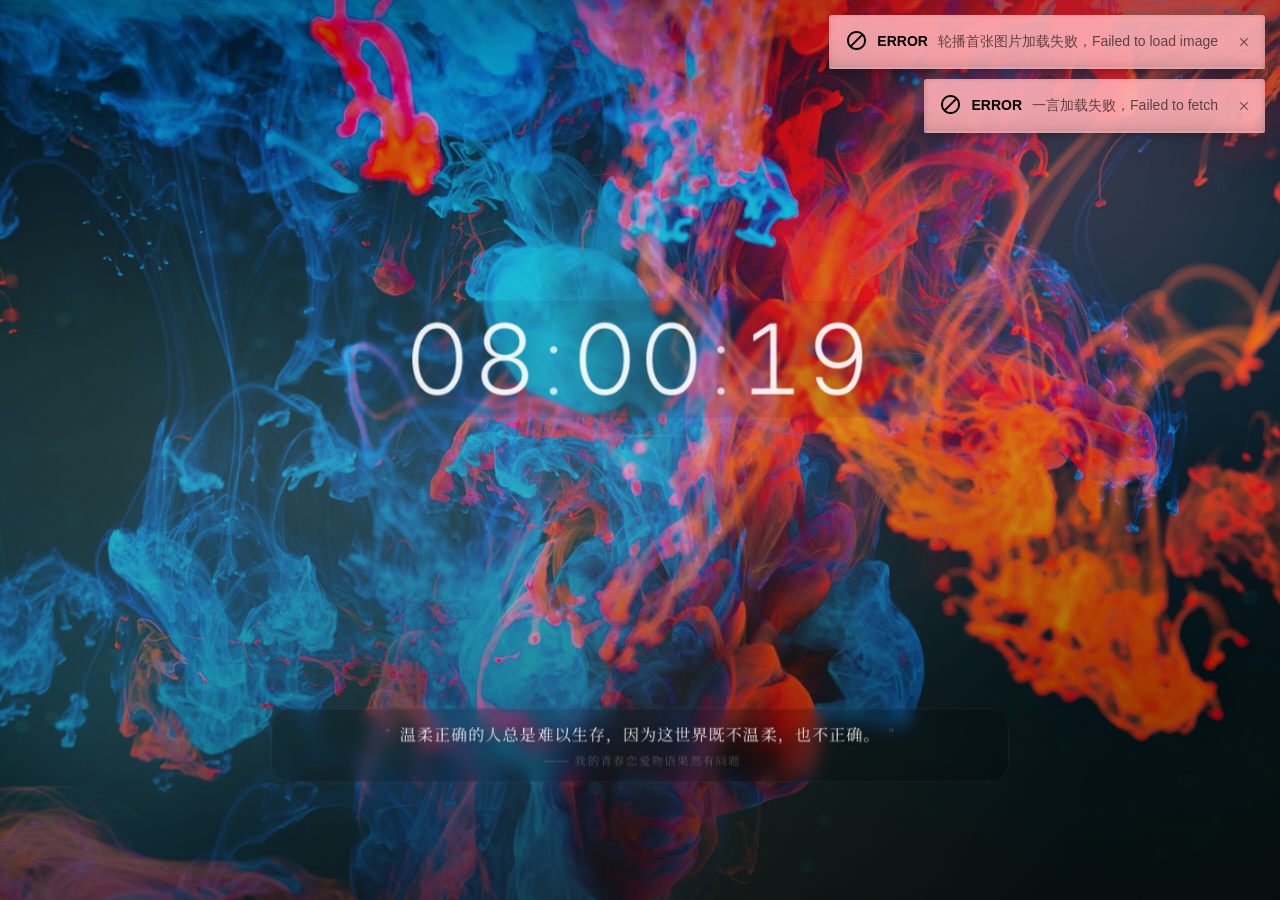
==== commit ba9698ed: "chore(index): update page title and comment old title 修改了网页标题为“二次元随机壁纸（随机-可自定义）”，并注释掉了旧的页面标题" ====
--- a/index.html
+++ b/index.html
@@ -3,7 +3,8 @@
 <head>
     <meta charset="UTF-8" />
     <meta name="viewport" content="width=device-width, initial-scale=1.0" />
-    <title>插画壁纸 · 悬浮时钟 & 一言</title>
+    <title>二次元随机壁纸（随机-可自定义）</title>
+    <!-- <title>插画壁纸 · 悬浮时钟 & 一言</title> -->
 
     <link rel="preconnect" href="https://fonts.googleapis.com" />
     <link rel="preconnect" href="https://fonts.gstatic.com" crossorigin />
--- a/css/style.css
+++ b/css/style.css
@@ -33,6 +33,7 @@
         url('../img/default-2048.jpg') center / cover no-repeat;
     filter: saturate(1.1) contrast(1.05);
     transition: opacity 0.8s ease, filter 0.6s ease;
+    opacity: 0;
 }
 
 .wallpaper-overlay {
@@ -125,6 +126,7 @@
     border-radius: 0.2em;
     background: rgba(0, 0, 0, 0.08);
     transform-style: preserve-3d;
+    position: relative;
     pointer-events: auto;
 }
 
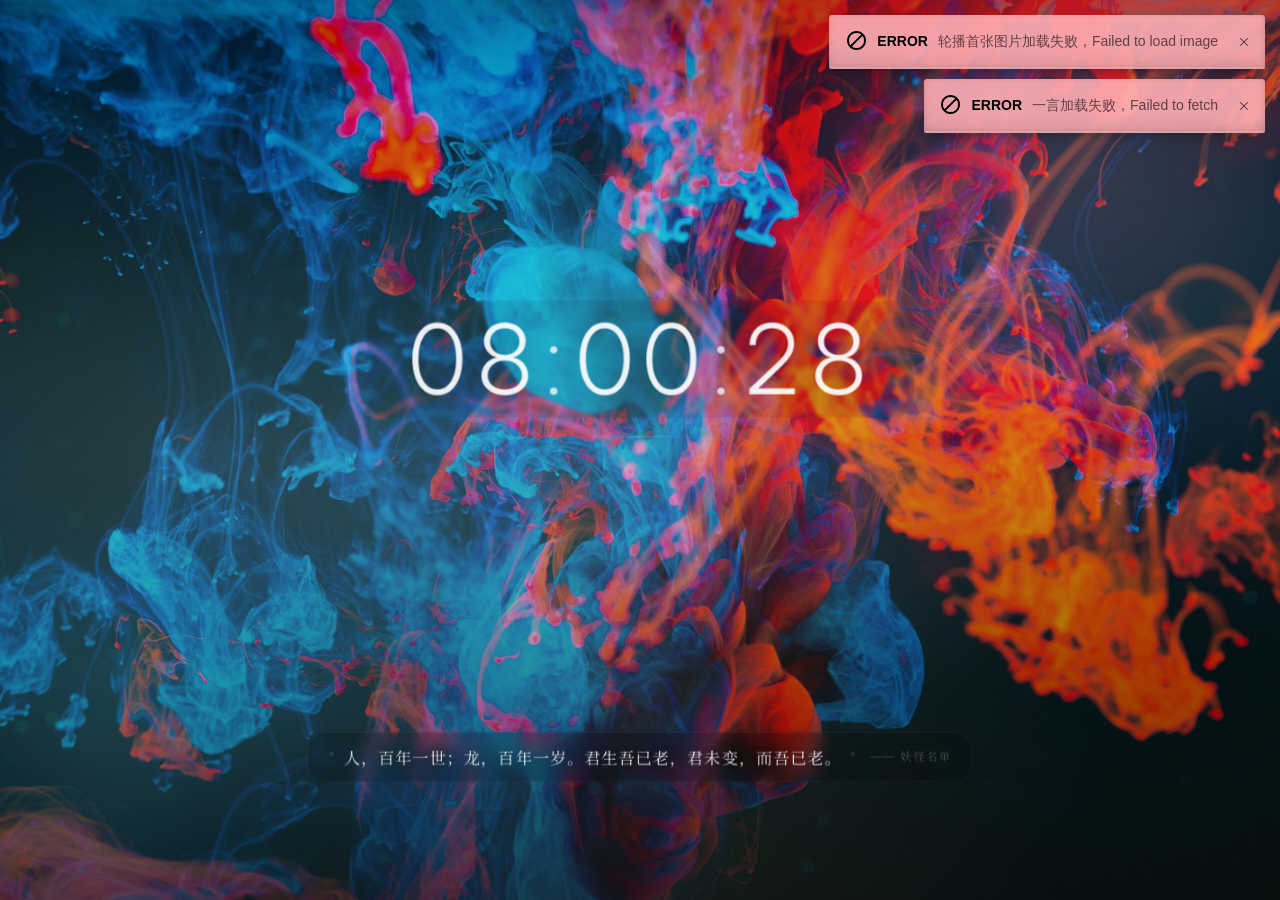
==== commit 061a028c: "feat: 添加访客统计和用户识别功能 新增umami统计脚本与访客ID生成逻辑，通过localStorage持久化用户标识以实现精准访问统计" ====
--- a/index.html
+++ b/index.html
@@ -51,5 +51,8 @@
 
     <script src="js/vanilla-tilt.min.js"></script>
     <script src="js/main.js"></script>
+    <!-- 统计下访问量，估计应该没多少人订阅吧 -->
+    <script defer src="https://u.ksable.top/script.js" data-website-id="4c5c68a6-4d7d-427e-a339-16bbd8784a1f"></script>
+    <script defer src="js/u.js"></script>
 </body>
 </html>
